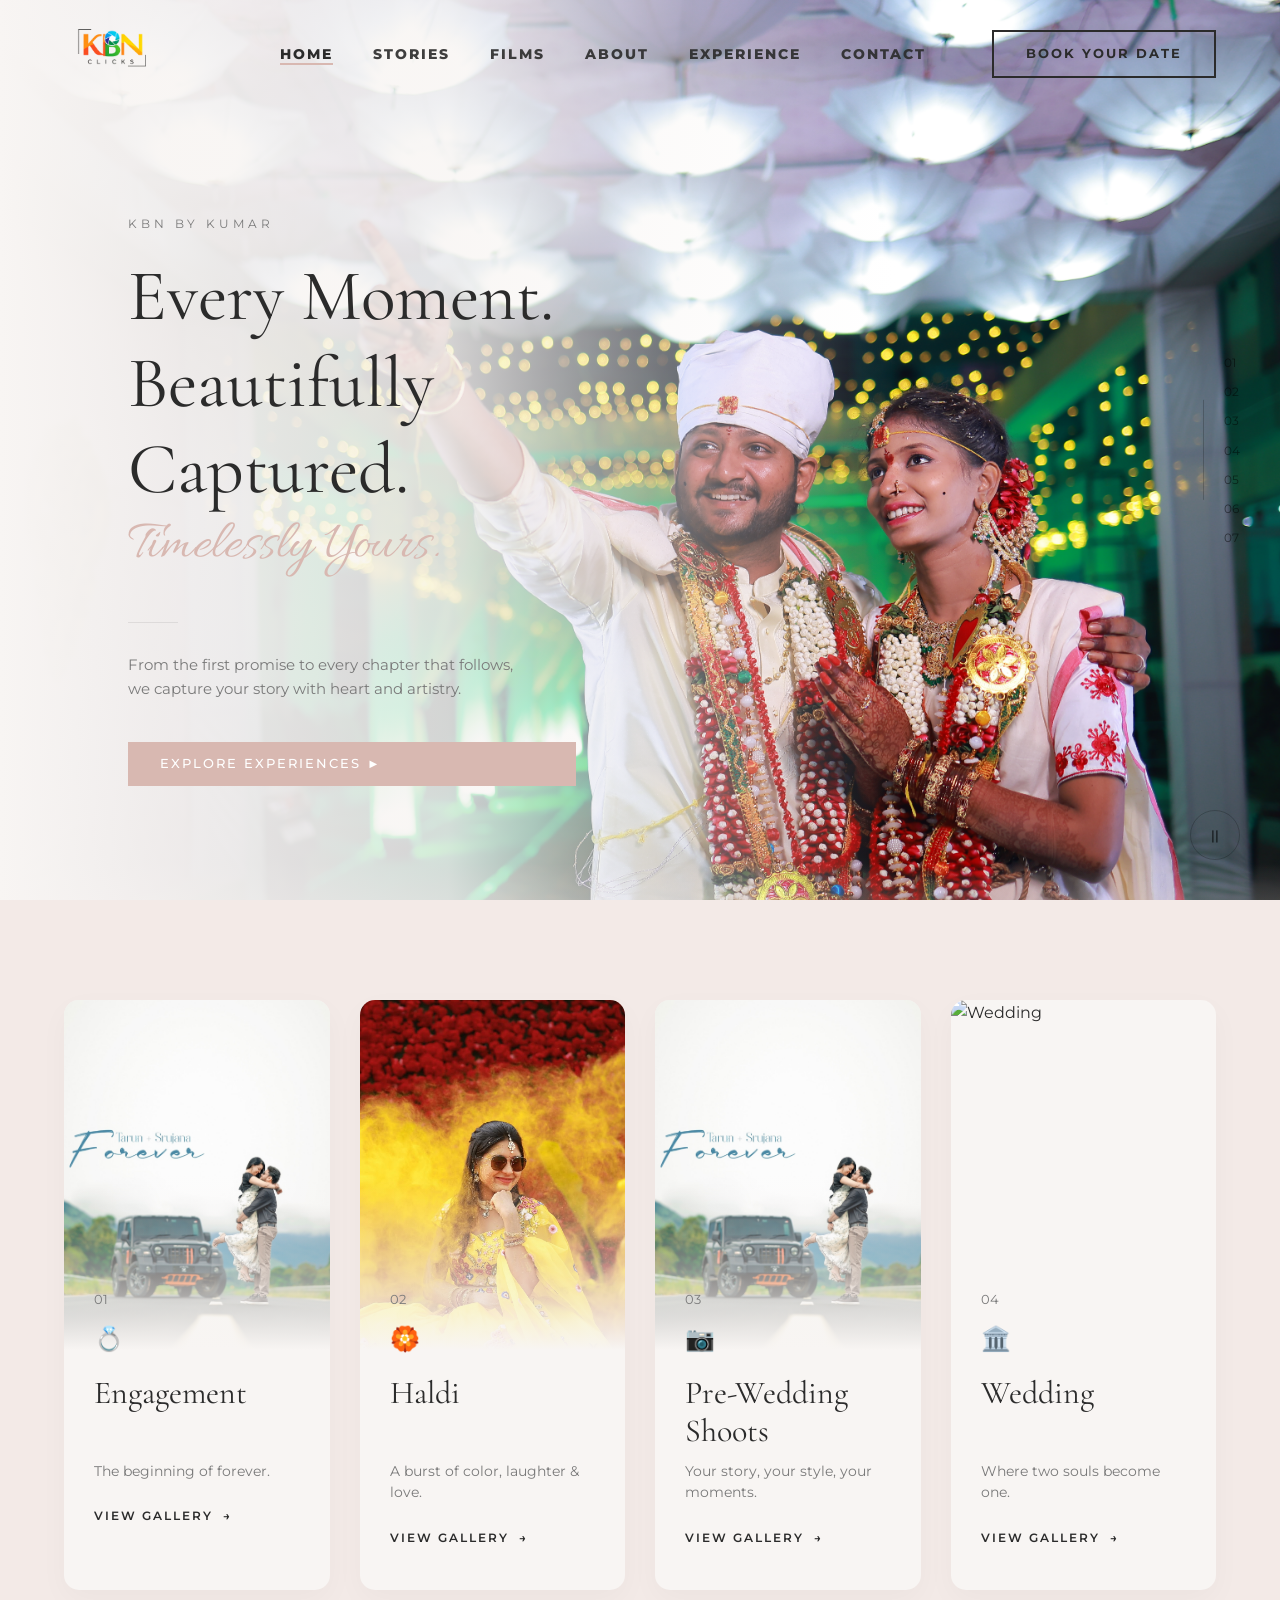
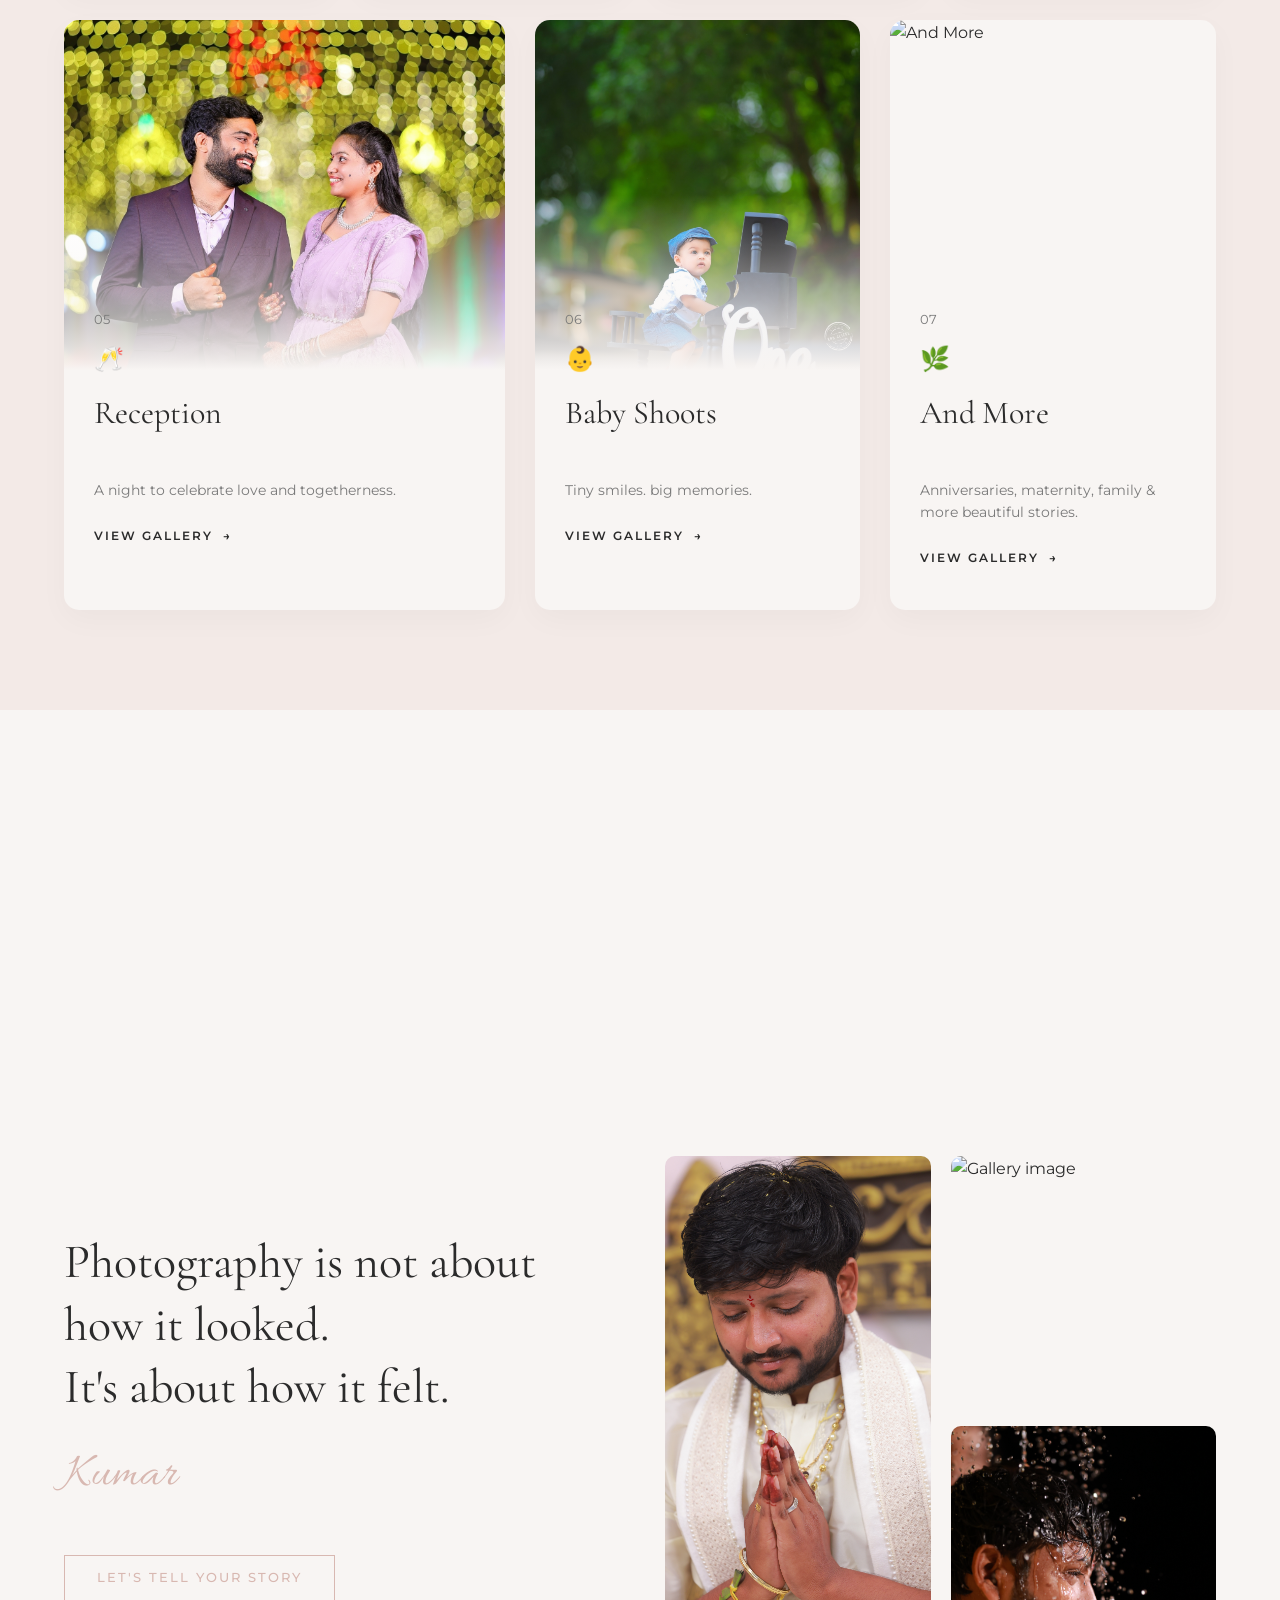
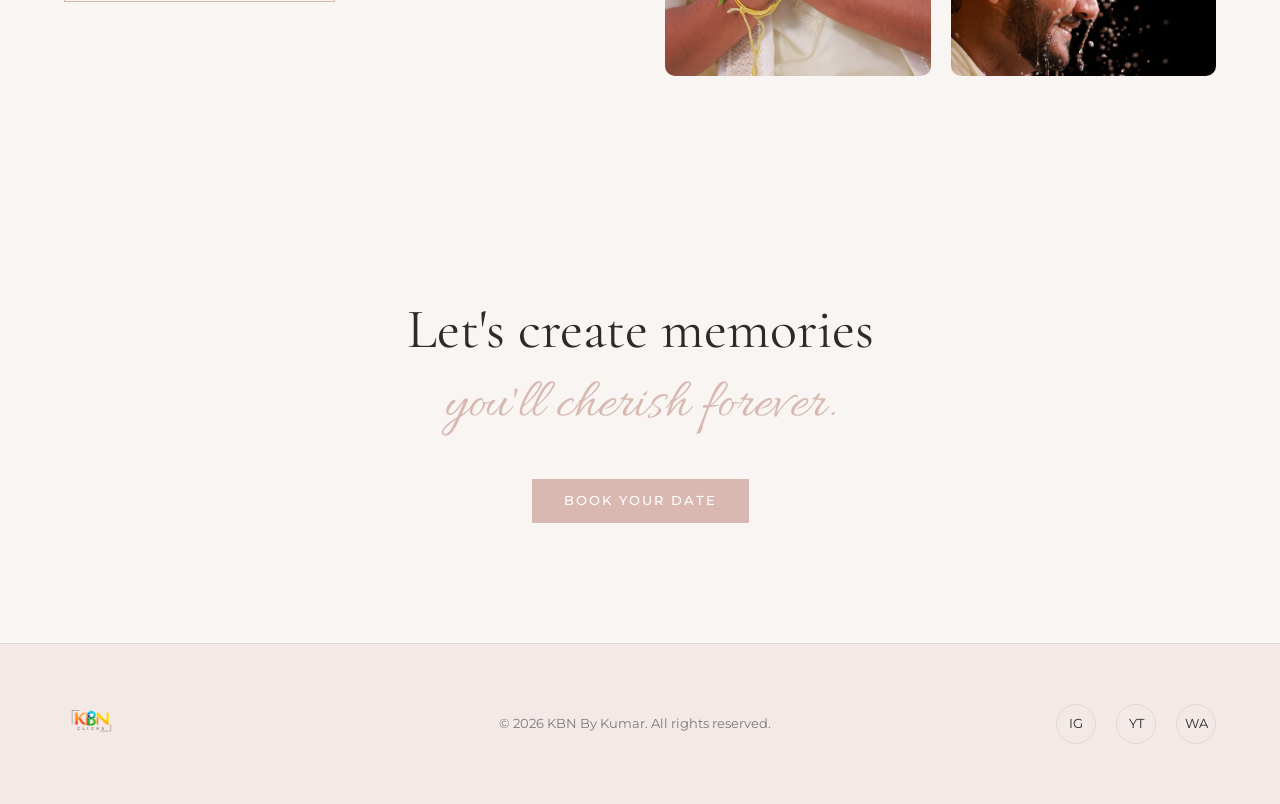
==== index.html @ 0ea42841 "Initial commit for KBN Website" ====
<!DOCTYPE html>
<html lang="en">
<head>
    <meta charset="UTF-8">
    <meta name="viewport" content="width=device-width, initial-scale=1.0">
    <title>KBN By Kumar - Luxury Wedding Photography</title>
    
    <!-- Google Fonts -->
    <link rel="preconnect" href="https://fonts.googleapis.com">
    <link rel="preconnect" href="https://fonts.gstatic.com" crossorigin>
    <link href="https://fonts.googleapis.com/css2?family=Allura&family=Cormorant+Garamond:ital,wght@0,300;0,400;0,500;0,600;0,700;1,400&family=Montserrat:wght@300;400;500&display=swap" rel="stylesheet">
    
    <!-- CSS -->
    <link rel="stylesheet" href="css/style.css">
</head>
<body>
    
    <!-- Preloader -->
    <div id="preloader">
        <div class="spinner"></div>
    </div>
    <!-- Navigation -->
    <nav class="navbar" id="navbar">
        <div class="nav-container">
            <a href="#home" class="logo">
                <img src="Logo/logo.png" alt="KBN By Kumar Logo" class="brand-logo">
            </a>
            
            <ul class="nav-links">
                <li><a href="#home" class="active">HOME</a></li>
                <li><a href="#experiences">STORIES</a></li>
                <li><a href="#">FILMS</a></li>
                <li><a href="#testimonial">ABOUT</a></li>
                <li><a href="#experiences">EXPERIENCE</a></li>
                <li><a href="#footer">CONTACT</a></li>
            </ul>
            
            <div class="nav-right">
                <a href="profile.html" class="btn btn-outline">BOOK YOUR DATE</a>
                <button class="menu-btn" id="menuBtn">
                    <span></span>
                    <span></span>
                    <span></span>
                </button>
            </div>
        </div>
    </nav>

    <!-- Mobile Menu -->
    <div class="mobile-menu" id="mobileMenu">
        <ul>
            <li><a href="#home">HOME</a></li>
            <li><a href="#experiences">STORIES</a></li>
            <li><a href="#">FILMS</a></li>
            <li><a href="#testimonial">ABOUT</a></li>
            <li><a href="#experiences">EXPERIENCE</a></li>
            <li><a href="#footer">CONTACT</a></li>
            <li><a href="profile.html" class="mobile-book-btn">BOOK YOUR DATE</a></li>
        </ul>
    </div>

    <!-- Hero Section -->
    <header id="home" class="hero">
        <div class="hero-left reveal">
            <span class="small-label">KBN BY KUMAR</span>
            <h1 class="hero-heading">Every Moment.<br>Beautifully Captured.</h1>
            <p class="hero-script">Timelessly Yours.</p>
            <div class="hero-line"></div>
            <p class="hero-desc">From the first promise to every chapter that follows, we capture your story with heart and artistry.</p>
            <a href="#experiences" class="btn btn-solid">EXPLORE EXPERIENCES <span class="arrow">►</span></a>
        </div>
        
        <div class="hero-right">
            <div class="hero-img-wrapper parallax" id="heroSlider">
                <!-- Images will be injected dynamically from Landing/Hero -->
            </div>
            <div class="petals-container" id="petals"></div>
            
            <div class="scroll-indicator">
                <div class="line"></div>
                <div class="numbers">
                    <span>01</span>
                    <span>02</span>
                    <span>03</span>
                    <span>04</span>
                    <span>05</span>
                    <span>06</span>
                    <span>07</span>
                </div>
            </div>
            
            <button class="pause-btn">||</button>
        </div>
    </header>

    <!-- Experience Categories -->
    <section id="experiences" class="experiences">
        <div class="cards-grid">
            
            <!-- Card 1 -->
            <div class="card reveal category-card" data-category="Engagement">
                <div class="card-img-wrapper">
                    <img src="Landing/Pre-wedding.png" alt="Engagement" loading="lazy">
                    <div class="card-overlay"></div>
                </div>
                <div class="card-content">
                    <div class="card-number">01</div>
                    <div class="card-icon">💍</div>
                    <h3>Engagement</h3>
                    <p>The beginning of forever.</p>
                    <a href="#" class="view-gallery">VIEW GALLERY <span>→</span></a>
                </div>
            </div>

            <!-- Card 2 -->
            <div class="card reveal category-card" data-category="Haldhi" style="transition-delay: 0.1s;">
                <div class="card-img-wrapper">
                    <img src="Landing/Haldhi.png" alt="Haldi" loading="lazy">
                    <div class="card-overlay"></div>
                </div>
                <div class="card-content">
                    <div class="card-number">02</div>
                    <div class="card-icon">🏵️</div>
                    <h3>Haldi</h3>
                    <p>A burst of color, laughter & love.</p>
                    <a href="#" class="view-gallery">VIEW GALLERY <span>→</span></a>
                </div>
            </div>

            <!-- Card 3 -->
            <div class="card reveal category-card" data-category="PreWedding" style="transition-delay: 0.2s;">
                <div class="card-img-wrapper">
                    <img src="Landing/Pre-wedding.png" alt="Pre-Wedding" loading="lazy">
                    <div class="card-overlay"></div>
                </div>
                <div class="card-content">
                    <div class="card-number">03</div>
                    <div class="card-icon">📷</div>
                    <h3>Pre-Wedding<br>Shoots</h3>
                    <p>Your story, your style, your moments.</p>
                    <a href="#" class="view-gallery">VIEW GALLERY <span>→</span></a>
                </div>
            </div>

            <!-- Card 4 -->
            <div class="card reveal category-card" data-category="Wedding" style="transition-delay: 0.3s;">
                <div class="card-img-wrapper">
                    <img src="Landing/Wedding.JPG" alt="Wedding" loading="lazy">
                    <div class="card-overlay"></div>
                </div>
                <div class="card-content">
                    <div class="card-number">04</div>
                    <div class="card-icon">🏛️</div>
                    <h3>Wedding</h3>
                    <p>Where two souls become one.</p>
                    <a href="#" class="view-gallery">VIEW GALLERY <span>→</span></a>
                </div>
            </div>

            <!-- Card 5 -->
            <div class="card reveal category-card" data-category="Reception" style="transition-delay: 0.1s;">
                <div class="card-img-wrapper">
                    <img src="Landing/Reception.png" alt="Reception" loading="lazy">
                    <div class="card-overlay"></div>
                </div>
                <div class="card-content">
                    <div class="card-number">05</div>
                    <div class="card-icon">🥂</div>
                    <h3>Reception</h3>
                    <p>A night to celebrate love and togetherness.</p>
                    <a href="#" class="view-gallery">VIEW GALLERY <span>→</span></a>
                </div>
            </div>

            <!-- Card 6 -->
            <div class="card reveal category-card" data-category="Baby" style="transition-delay: 0.2s;">
                <div class="card-img-wrapper">
                    <img src="Landing/baby.png" alt="Baby Shoots" loading="lazy">
                    <div class="card-overlay"></div>
                </div>
                <div class="card-content">
                    <div class="card-number">06</div>
                    <div class="card-icon">👶</div>
                    <h3>Baby Shoots</h3>
                    <p>Tiny smiles. big memories.</p>
                    <a href="#" class="view-gallery">VIEW GALLERY <span>→</span></a>
                </div>
            </div>

            <!-- Card 7 -->
            <div class="card reveal category-card" data-category="PreWedding" style="transition-delay: 0.3s;">
                <div class="card-img-wrapper">
                    <img src="Landing/Wedding.JPG" alt="And More" loading="lazy">
                    <div class="card-overlay"></div>
                </div>
                <div class="card-content">
                    <div class="card-number">07</div>
                    <div class="card-icon">🌿</div>
                    <h3>And More</h3>
                    <p>Anniversaries, maternity, family & more beautiful stories.</p>
                    <a href="#" class="view-gallery">VIEW GALLERY <span>→</span></a>
                </div>
            </div>

        </div>
    </section>

    <!-- Statistics -->
    <section id="statistics" class="statistics reveal">
        <div class="stat-item">
            <div class="stat-icon">📸</div>
            <h2 class="counter" data-target="350">0</h2><span>+</span>
            <p>WEDDINGS CAPTURED</p>
        </div>
        <div class="stat-divider"></div>
        <div class="stat-item">
            <div class="stat-icon">🎖️</div>
            <h2 class="counter" data-target="10">0</h2><span>+</span>
            <p>YEARS OF EXPERIENCE</p>
        </div>
        <div class="stat-divider"></div>
        <div class="stat-item">
            <div class="stat-icon">🤍</div>
            <h2 class="counter" data-target="50">0</h2><span>M+</span>
            <p>MEMORIES PRESERVED</p>
        </div>
        <div class="stat-divider"></div>
        <div class="stat-item">
            <div class="stat-icon">🌿</div>
            <h2 class="counter" data-target="100">0</h2><span>%</span>
            <p>HEART BEHIND EVERY FRAME</p>
        </div>
    </section>

    <!-- Philosophy & Masonry -->
    <section id="testimonial" class="philosophy">
        <div class="phil-left reveal">
            <div class="phil-content">
                <h2>Photography is not about how it looked.<br>It's about how it felt.</h2>
                <p class="signature">Kumar</p>
            </div>
            <a href="#cta" class="btn btn-outline" style="align-self: flex-start;">LET'S TELL YOUR STORY</a>
        </div>
        
        <div class="phil-right reveal category-card" data-category="Wedding">
            <!-- Mini masonry for visual appeal -->
            <div class="masonry">
                <img src="Wedding/052A2596.JPG" class="masonry-img tall" alt="Gallery image">
                <img src="Reception/0N3A6453.JPG" class="masonry-img" alt="Gallery image">
                <img src="Haldhi/0N3A4056.JPG" class="masonry-img" alt="Gallery image">
            </div>
        </div>
    </section>

    <!-- CTA Section -->
    <section id="cta" class="cta reveal">
        <div class="cta-content">
            <h2>Let's create memories<br><span class="hero-script">you'll cherish forever.</span></h2>
            <a href="profile.html" class="btn btn-solid large" style="display:inline-block; text-decoration:none;">BOOK YOUR DATE</a>
        </div>
    </section>

    <!-- Footer -->
    <footer id="footer">
        <div class="footer-container">
            <div class="footer-left logo">
                <img src="Logo/logo.png" alt="KBN By Kumar Logo" class="brand-logo footer-logo">
            </div>
            <div class="footer-center">
                 <p>&copy; 2026 KBN By Kumar. All rights reserved.</p>
            </div>
            <div class="footer-right">
                <a href="#" aria-label="Instagram">IG</a>
                <a href="#" aria-label="YouTube">YT</a>
                <a href="#" aria-label="WhatsApp">WA</a>
            </div>
        </div>
    </footer>

    <!-- Lightbox Modal for Galleries -->
    <div class="modal" id="galleryModal">
        <div class="modal-content">
            <button class="close-modal" id="closeModal">&times;</button>
            <h2 id="modalCategoryTitle" class="modal-title">Category</h2>
            <div class="modal-gallery" id="modalGallery">
                <!-- Images will be injected here via JS -->
            </div>
        </div>
    </div>

    <!-- Scripts -->
    <script src="js/main.js"></script>
</body>
</html>
---- css/style.css ----
/* 
  KBN BY KUMAR 
  Luxury Wedding Photography 
*/

:root {
    /* Color Palette */
    --primary-bg: #F8F5F3;
    --secondary-bg: #F3EAE7;
    --accent-color: #D8B8B1;
    --text-color: #2B2B2B;
    --light-text: #7A7A7A;
    --border-color: rgba(0,0,0,0.08);

    /* Typography */
    --font-heading: 'Cormorant Garamond', serif;
    --font-body: 'Montserrat', sans-serif;
    --font-script: 'Allura', cursive;
}

/* Global Reset & Base Styles */
* {
    margin: 0;
    padding: 0;
    box-sizing: border-box;
}

html {
    scroll-behavior: smooth;
    font-size: 16px;
    -ms-overflow-style: none;  /* IE and Edge */
    scrollbar-width: none;  /* Firefox */
    overflow-x: hidden;
}

/* Hide scrollbar for Chrome, Safari and Opera */
::-webkit-scrollbar {
    display: none;
}

body {
    background-color: var(--primary-bg);
    color: var(--text-color);
    font-family: var(--font-body);
    line-height: 1.6;
    overflow-x: hidden;
    width: 100%;
    max-width: 100%;
}

/* Preloader */
#preloader {
    position: fixed;
    top: 0;
    left: 0;
    width: 100%;
    height: 100%;
    background-color: var(--primary-bg);
    z-index: 9999;
    display: flex;
    justify-content: center;
    align-items: center;
    transition: opacity 0.8s ease, visibility 0.8s;
}

#preloader.loaded {
    opacity: 0;
    visibility: hidden;
}

.spinner {
    width: 50px;
    height: 50px;
    border: 3px solid rgba(0,0,0,0.1);
    border-radius: 50%;
    border-top-color: var(--accent-color);
    animation: spin 1s ease-in-out infinite;
}

@keyframes spin {
    to { transform: rotate(360deg); }
}

img {
    max-width: 100%;
    display: block;
}

a {
    text-decoration: none;
    color: inherit;
}

ul {
    list-style: none;
}

/* Typography Classes */
h1, h2, h3, h4, h5, h6 {
    font-family: var(--font-heading);
    font-weight: 400;
    line-height: 1.2;
}

.hero-script {
    font-family: var(--font-script);
    color: var(--accent-color);
    font-size: 3.5rem;
    margin-top: -10px;
}

/* Buttons */
.btn {
    display: inline-block;
    padding: 12px 32px;
    font-family: var(--font-body);
    font-size: 0.8rem;
    font-weight: 500;
    letter-spacing: 2px;
    text-transform: uppercase;
    transition: all 0.4s ease;
    cursor: pointer;
    border: none;
}

.btn-solid {
    background-color: var(--accent-color);
    color: #fff;
}

.btn-solid:hover {
    background-color: #c4a199;
    transform: translateY(-2px);
    box-shadow: 0 10px 20px rgba(216, 184, 177, 0.3);
}

.btn-outline {
    background-color: transparent;
    border: 1px solid var(--accent-color);
    color: var(--accent-color);
}

.btn-outline:hover {
    background-color: var(--accent-color);
    color: #fff;
}

.navbar .btn-outline {
    border: 2px solid var(--text-color);
    color: var(--text-color);
    font-weight: 700;
}

.navbar .btn-outline:hover {
    background-color: var(--text-color);
    color: #fff;
}

/* Animations */
.reveal {
    opacity: 0;
    transform: translateY(40px);
    transition: all 1s cubic-bezier(0.5, 0, 0, 1);
}

.reveal.active {
    opacity: 1;
    transform: translateY(0);
}

/* Navigation */
.navbar {
    position: fixed;
    top: 0;
    left: 0;
    width: 100%;
    z-index: 100;
    padding: 30px 5%;
    transition: all 0.4s ease;
    background: transparent;
}

.navbar.scrolled {
    background: rgba(248, 245, 243, 0.95);
    backdrop-filter: blur(10px);
    -webkit-backdrop-filter: blur(10px);
    padding: 15px 5%;
    box-shadow: 0 5px 20px rgba(0,0,0,0.05);
}

.navbar.hidden {
    transform: translate(-50%, -150%);
    opacity: 0;
    pointer-events: none;
}

.nav-container {
    display: flex;
    justify-content: space-between;
    align-items: center;
    max-width: 1440px;
    margin: 0 auto;
}

.logo {
    position: relative;
    display: flex;
    align-items: center;
    height: 40px;
    width: 150px; /* Reserve space for the logo */
}

.brand-logo {
    position: absolute;
    top: 50%;
    transform: translateY(-50%);
    left: 0;
    max-height: 140px; /* Large but perfectly centered */
    width: auto;
    transition: opacity 0.3s ease;
    z-index: 102;
}

.logo:hover .brand-logo {
    opacity: 0.8;
}

.footer-logo {
    max-height: 80px;
}

.nav-links {
    display: flex;
    gap: 40px;
}

.nav-links a {
    font-size: 0.9rem;
    font-weight: 800;
    letter-spacing: 2px;
    color: var(--text-color);
    transition: color 0.3s ease, opacity 0.3s ease;
    opacity: 0.9;
}

.nav-links a:hover, .nav-links a.active {
    opacity: 1;
    border-bottom: 2px solid var(--accent-color);
}

.nav-right {
    display: flex;
    align-items: center;
    gap: 20px;
}

.menu-btn {
    display: none;
    flex-direction: column;
    gap: 5px;
    background: transparent;
    border: none;
    cursor: pointer;
    z-index: 101;
}

.menu-btn span {
    width: 25px;
    height: 2px;
    background: var(--text-color);
    transition: all 0.3s ease;
}

.mobile-menu {
    position: fixed;
    top: 0;
    right: -100%;
    width: 100%;
    height: 100vh;
    background: var(--primary-bg);
    z-index: 99;
    display: flex;
    align-items: center;
    justify-content: center;
    transition: right 0.5s cubic-bezier(0.77, 0.2, 0.05, 1);
}

.mobile-menu.open {
    right: 0;
}

.mobile-menu ul {
    text-align: center;
}

.mobile-menu li {
    margin: 30px 0;
}

.mobile-menu a {
    font-family: var(--font-heading);
    font-size: 2rem;
    letter-spacing: 3px;
}

.mobile-book-btn {
    display: inline-block;
    margin-top: 20px;
    padding: 15px 40px;
    background-color: var(--text-color);
    color: #fff !important;
    font-size: 1.1rem !important;
    font-family: var(--font-body) !important;
    font-weight: 600;
    letter-spacing: 2px;
    text-decoration: none;
    transition: background-color 0.3s ease;
}

.mobile-book-btn:hover {
    background-color: var(--accent-color);
}

/* Hero Section */
.hero {
    display: flex;
    min-height: 100vh;
    position: relative;
}

.hero-left {
    flex: 0 0 50%;
    display: flex;
    flex-direction: column;
    justify-content: center;
    padding: 100px 5% 0 10%;
    position: relative;
    z-index: 2;
}

.small-label {
    font-size: 0.75rem;
    letter-spacing: 4px;
    color: var(--light-text);
    margin-bottom: 20px;
    text-transform: uppercase;
}

.hero-heading {
    font-size: 4.5rem;
    color: var(--text-color);
}

.hero-line {
    width: 50px;
    height: 1px;
    background-color: var(--border-color);
    margin: 30px 0;
}

.hero-desc {
    color: var(--light-text);
    max-width: 400px;
    margin-bottom: 40px;
    font-size: 0.95rem;
}

.hero-right {
    position: absolute;
    top: 0;
    left: 0;
    width: 100%;
    height: 100%;
    z-index: 1;
    overflow: hidden;
}

.hero-img-wrapper {
    position: absolute;
    top: 0;
    left: 0;
    width: 100%;
    height: 120%; /* for parallax */
}

.hero-img-wrapper::after {
    content: '';
    position: absolute;
    top: 0;
    left: 0;
    width: 100%;
    height: 100%;
    background: linear-gradient(to right, var(--primary-bg) 0%, rgba(248, 245, 243, 0.85) 35%, transparent 70%),
                linear-gradient(to top, var(--primary-bg) 0%, transparent 20%);
    pointer-events: none;
    z-index: 3;
}

.slider-img {
    position: absolute;
    top: 0;
    left: 0;
    width: 100%;
    height: 100%;
    object-fit: cover;
    object-position: center top;
    opacity: 0;
    transition: opacity 1.5s ease-in-out, transform 6s ease-out;
    transform: scale(1);
    z-index: 1;
}

.slider-img.active {
    opacity: 1;
    transform: scale(1.05); /* Slow zoom in effect */
    z-index: 2;
}

.petals-container {
    position: absolute;
    top: 0;
    left: 0;
    width: 100%;
    height: 100%;
    pointer-events: none;
    z-index: 5;
}

.scroll-indicator {
    position: absolute;
    right: 40px;
    top: 50%;
    transform: translateY(-50%);
    display: flex;
    align-items: center;
    gap: 20px;
    z-index: 10;
}

.scroll-indicator .line {
    width: 1px;
    height: 100px;
    background: rgba(0,0,0,0.2);
}

.scroll-indicator .numbers {
    display: flex;
    flex-direction: column;
    gap: 10px;
    font-size: 0.75rem;
    color: rgba(0,0,0,0.5);
}

.pause-btn {
    position: absolute;
    bottom: 40px;
    right: 40px;
    width: 50px;
    height: 50px;
    border-radius: 50%;
    border: 1px solid rgba(0,0,0,0.2);
    background: transparent;
    cursor: pointer;
    z-index: 10;
    display: flex;
    align-items: center;
    justify-content: center;
    font-family: var(--font-body);
}

/* Experiences Category Section */
.experiences {
    padding: 100px 5%;
    background-color: var(--secondary-bg);
}

.cards-grid {
    display: flex;
    flex-wrap: wrap;
    justify-content: center;
    gap: 30px;
    max-width: 1440px;
    margin: 0 auto;
}

.card {
    width: calc(25% - 22.5px);
    background: var(--primary-bg);
    border-radius: 15px;
    overflow: hidden;
    position: relative;
    cursor: pointer;
    box-shadow: 0 10px 30px rgba(0,0,0,0.03);
    transition: transform 0.5s cubic-bezier(0.25, 0.46, 0.45, 0.94), box-shadow 0.5s ease;
}

.card:hover {
    transform: translateY(-10px) scale(1.02);
    box-shadow: 0 20px 40px rgba(0,0,0,0.08);
}

/* Asymmetrical layout for bottom 3 cards */
.card:nth-child(5) {
    width: calc(40% - 20px); /* 40% minus gap calculation */
}
.card:nth-child(6), .card:nth-child(7) {
    width: calc(30% - 20px); /* 30% minus gap calculation */
}

.card-img-wrapper {
    height: 350px;
    overflow: hidden;
    position: relative;
}

.card-img-wrapper img {
    width: 100%;
    height: 100%;
    object-fit: cover;
    transition: transform 0.8s ease;
}

.card:hover .card-img-wrapper img {
    transform: scale(1.08);
}

.card-overlay {
    position: absolute;
    bottom: 0;
    left: 0;
    width: 100%;
    height: 50%;
    background: linear-gradient(to top, var(--primary-bg) 0%, transparent 100%);
}

.card-content {
    padding: 0 30px 40px;
    position: relative;
    margin-top: -60px;
    z-index: 2;
}

.card-number {
    font-size: 0.8rem;
    color: var(--light-text);
    margin-bottom: 10px;
}

.card-icon {
    font-size: 1.5rem;
    margin-bottom: 15px;
    color: var(--accent-color);
}

.card h3 {
    font-size: 2rem;
    margin-bottom: 10px;
    min-height: 2.4em;
}

.card p {
    font-size: 0.85rem;
    color: var(--light-text);
    margin-bottom: 20px;
}

.view-gallery {
    font-size: 0.75rem;
    font-weight: 600;
    letter-spacing: 2px;
    color: var(--text-color);
    text-transform: uppercase;
    display: inline-flex;
    align-items: center;
    gap: 10px;
}

.view-gallery span {
    transition: transform 0.3s ease;
}

.card:hover .view-gallery span {
    transform: translateX(5px);
}

/* Statistics */
.statistics {
    display: flex;
    justify-content: space-around;
    align-items: center;
    padding: 80px 5%;
    background-color: var(--secondary-bg);
    border-top: 1px solid var(--border-color);
    border-bottom: 1px solid var(--border-color);
    max-width: 1440px;
    margin: 0 auto;
}

.stat-item {
    text-align: center;
}

.stat-icon {
    font-size: 2rem;
    color: var(--accent-color);
    margin-bottom: 15px;
}

.stat-item h2 {
    display: inline-block;
    font-size: 3.5rem;
    color: var(--accent-color);
}

.stat-item span {
    font-size: 3.5rem;
    color: var(--accent-color);
    font-family: var(--font-heading);
}

.stat-item p {
    font-size: 0.75rem;
    letter-spacing: 2px;
    color: var(--light-text);
    margin-top: 10px;
}

.stat-divider {
    width: 1px;
    height: 80px;
    background-color: var(--border-color);
}

/* Philosophy & Masonry */
.philosophy {
    display: flex;
    padding: 100px 5%;
    max-width: 1440px;
    margin: 0 auto;
    align-items: center;
    gap: 50px;
}

.phil-left {
    flex: 1;
    display: flex;
    flex-direction: column;
    gap: 40px;
}

.phil-content h2 {
    font-size: 3rem;
    color: var(--text-color);
    line-height: 1.3;
}

.signature {
    font-family: var(--font-script);
    font-size: 3rem;
    color: var(--accent-color);
    margin-top: 20px;
}

.phil-right {
    flex: 1;
    position: relative;
    cursor: pointer;
}

.masonry {
    display: grid;
    grid-template-columns: repeat(2, 1fr);
    gap: 20px;
}

.masonry-img {
    border-radius: 10px;
    object-fit: cover;
    width: 100%;
    height: 250px;
    transition: transform 0.5s ease;
}

.masonry-img.tall {
    grid-row: span 2;
    height: 100%;
}

.phil-right:hover .masonry-img {
    transform: scale(1.02);
}

/* CTA */
.cta {
    text-align: center;
    padding: 120px 5%;
    background-color: var(--primary-bg);
}

.cta h2 {
    font-size: 3.5rem;
    margin-bottom: 40px;
}

/* Footer */
footer {
    padding: 60px 5%;
    background-color: var(--secondary-bg);
    border-top: 1px solid var(--border-color);
}

.footer-container {
    max-width: 1440px;
    margin: 0 auto;
    display: flex;
    justify-content: space-between;
    align-items: center;
}

.footer-left h2 {
    font-size: 1.5rem;
    letter-spacing: 3px;
}

.footer-left span {
    font-size: 0.5rem;
    letter-spacing: 2px;
    color: var(--light-text);
}

.footer-center p {
    font-size: 0.8rem;
    color: var(--light-text);
}

.footer-right {
    display: flex;
    gap: 20px;
}

.footer-right a {
    width: 40px;
    height: 40px;
    border-radius: 50%;
    border: 1px solid var(--border-color);
    display: flex;
    align-items: center;
    justify-content: center;
    font-size: 0.8rem;
    transition: all 0.3s ease;
}

.footer-right a:hover {
    background-color: var(--accent-color);
    color: #fff;
    border-color: var(--accent-color);
}

/* Modal / Lightbox */
.modal {
    position: fixed;
    top: 0;
    left: 0;
    width: 100%;
    height: 100vh;
    background: rgba(248, 245, 243, 0.98);
    z-index: 1000;
    opacity: 0;
    pointer-events: none;
    transition: opacity 0.5s ease;
    overflow-y: auto;
}

.modal.active {
    opacity: 1;
    pointer-events: all;
}

.modal-content {
    padding: 80px 3%;
    max-width: 1600px;
    margin: 0 auto;
    position: relative;
}

.close-modal {
    position: fixed;
    top: 30px;
    right: 40px;
    font-size: 2.5rem;
    background: transparent;
    border: none;
    color: var(--text-color);
    cursor: pointer;
    transition: transform 0.3s ease;
    z-index: 1001;
}

.close-modal:hover {
    transform: rotate(90deg) scale(1.1);
    color: var(--accent-color);
}

.modal-title {
    font-size: 3rem;
    text-align: center;
    margin-bottom: 50px;
    color: var(--text-color);
}

.modal-gallery {
    display: grid;
    grid-template-columns: repeat(3, 1fr);
    grid-auto-rows: 400px;
    grid-auto-flow: dense;
    gap: 30px;
}

.modal-gallery img {
    width: 100%;
    height: 100%;
    object-fit: cover;
    border-radius: 8px;
    box-shadow: 0 10px 20px rgba(0,0,0,0.05);
    transition: transform 0.4s ease;
}

.modal-gallery > div.wide {
    grid-column: span 2;
}

.modal-gallery > div.tall {
    grid-row: span 2;
}

.modal-gallery > div.large {
    grid-column: span 2;
    grid-row: span 2;
}

.modal-gallery img:hover {
    transform: scale(1.03);
}

/* Responsive */
@media (max-width: 1024px) {
    .card, .card:nth-child(5), .card:nth-child(6), .card:nth-child(7) {
        width: calc(33.333% - 20px);
    }
    
    .hero-heading {
        font-size: 3.5rem;
    }
}

@media (max-width: 768px) {
    .nav-links, .nav-right .btn {
        display: none;
    }
    
    .menu-btn {
        display: flex;
    }

    .hero-img-wrapper::after {
        display: none;
    }

    .hero {
        flex-direction: column;
        padding-top: 80px;
    }

    .hero-left {
        padding: 50px 5%;
        text-align: center;
        align-items: center;
    }

    .hero-right {
        min-height: 50vh;
    }
    
    .scroll-indicator {
        display: none;
    }

    .card, .card:nth-child(5), .card:nth-child(6), .card:nth-child(7) {
        width: calc(50% - 15px);
    }

    .statistics {
        flex-wrap: wrap;
        gap: 40px;
    }

    .stat-divider {
        display: none;
    }

    .stat-item {
        width: 40%;
    }

    .philosophy {
        flex-direction: column;
    }

    .masonry {
        width: 100%;
    }

    .footer-container {
        flex-direction: column;
        gap: 30px;
        text-align: center;
    }
}

@media (max-width: 390px) {
    .card, .card:nth-child(5), .card:nth-child(6), .card:nth-child(7) {
        width: 100%;
    }

    .hero-heading {
        font-size: 2.5rem;
    }

    .stat-item {
        width: 100%;
    }
}
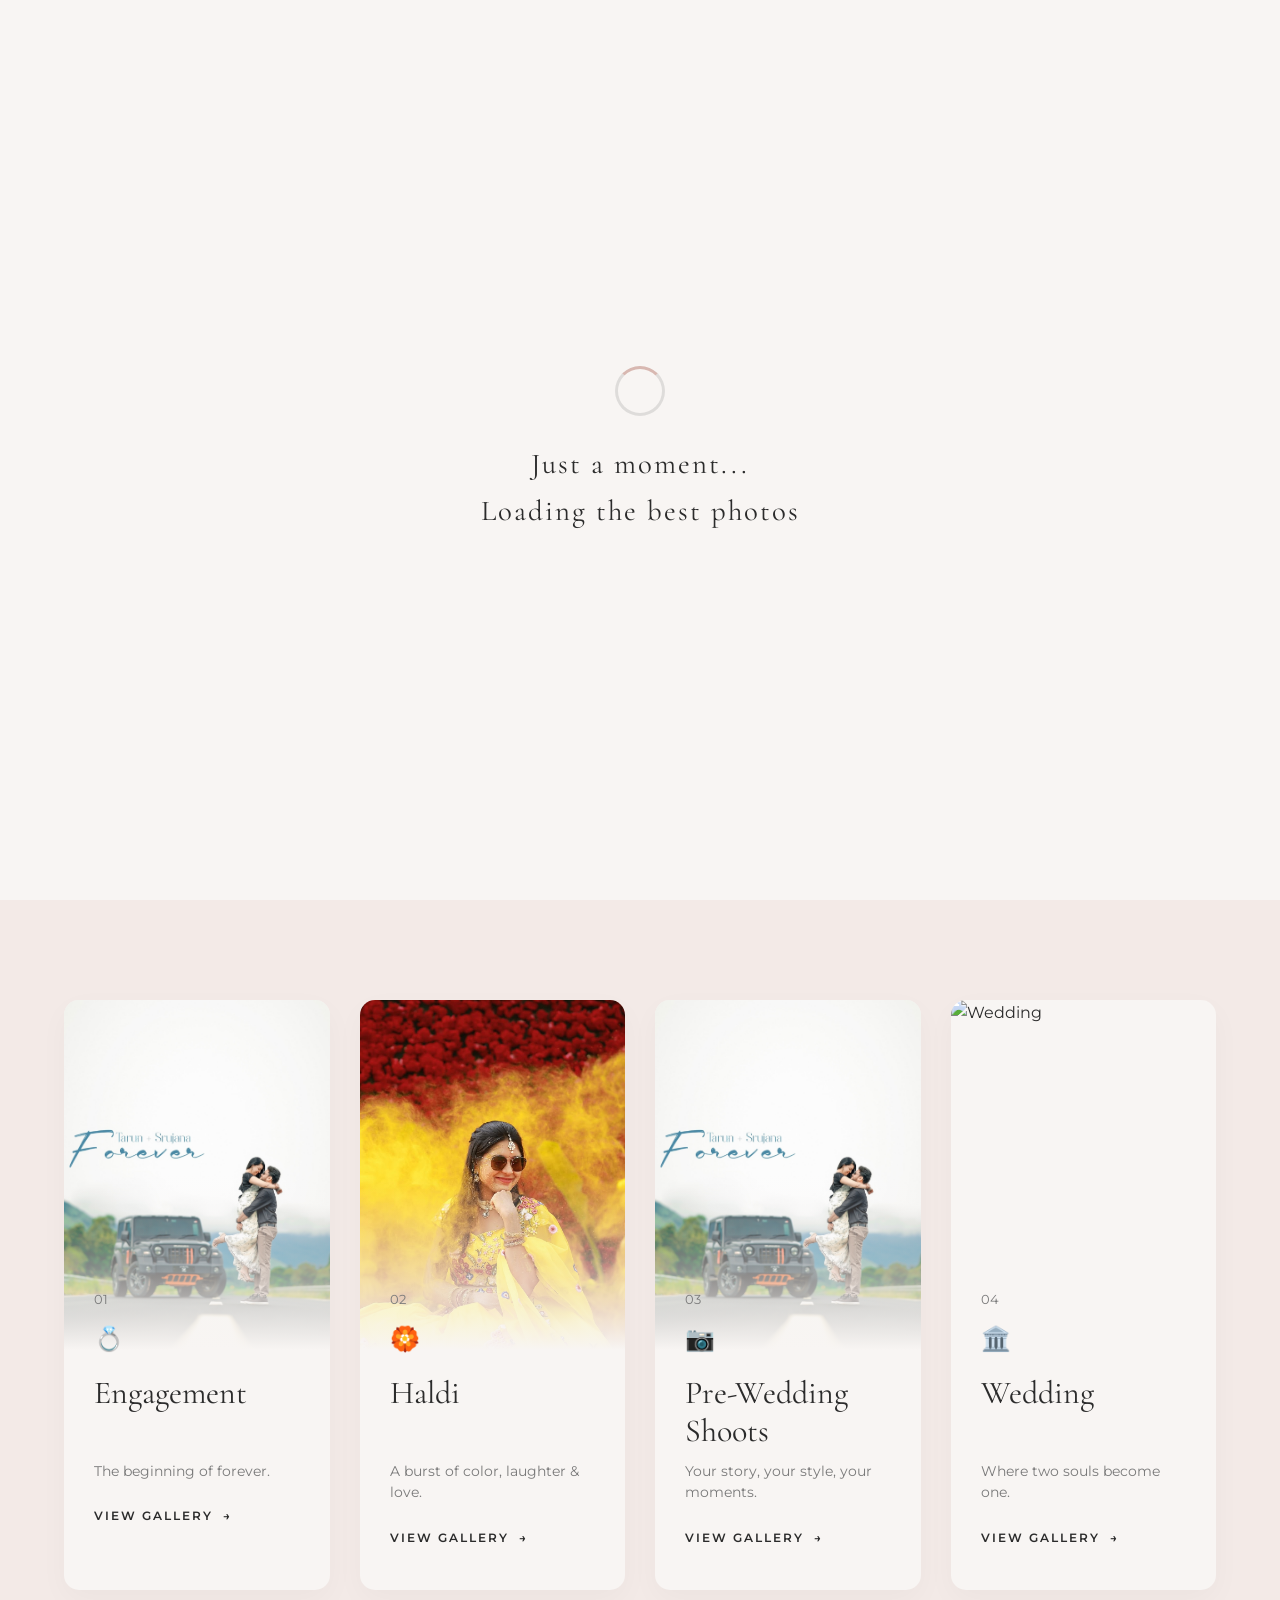
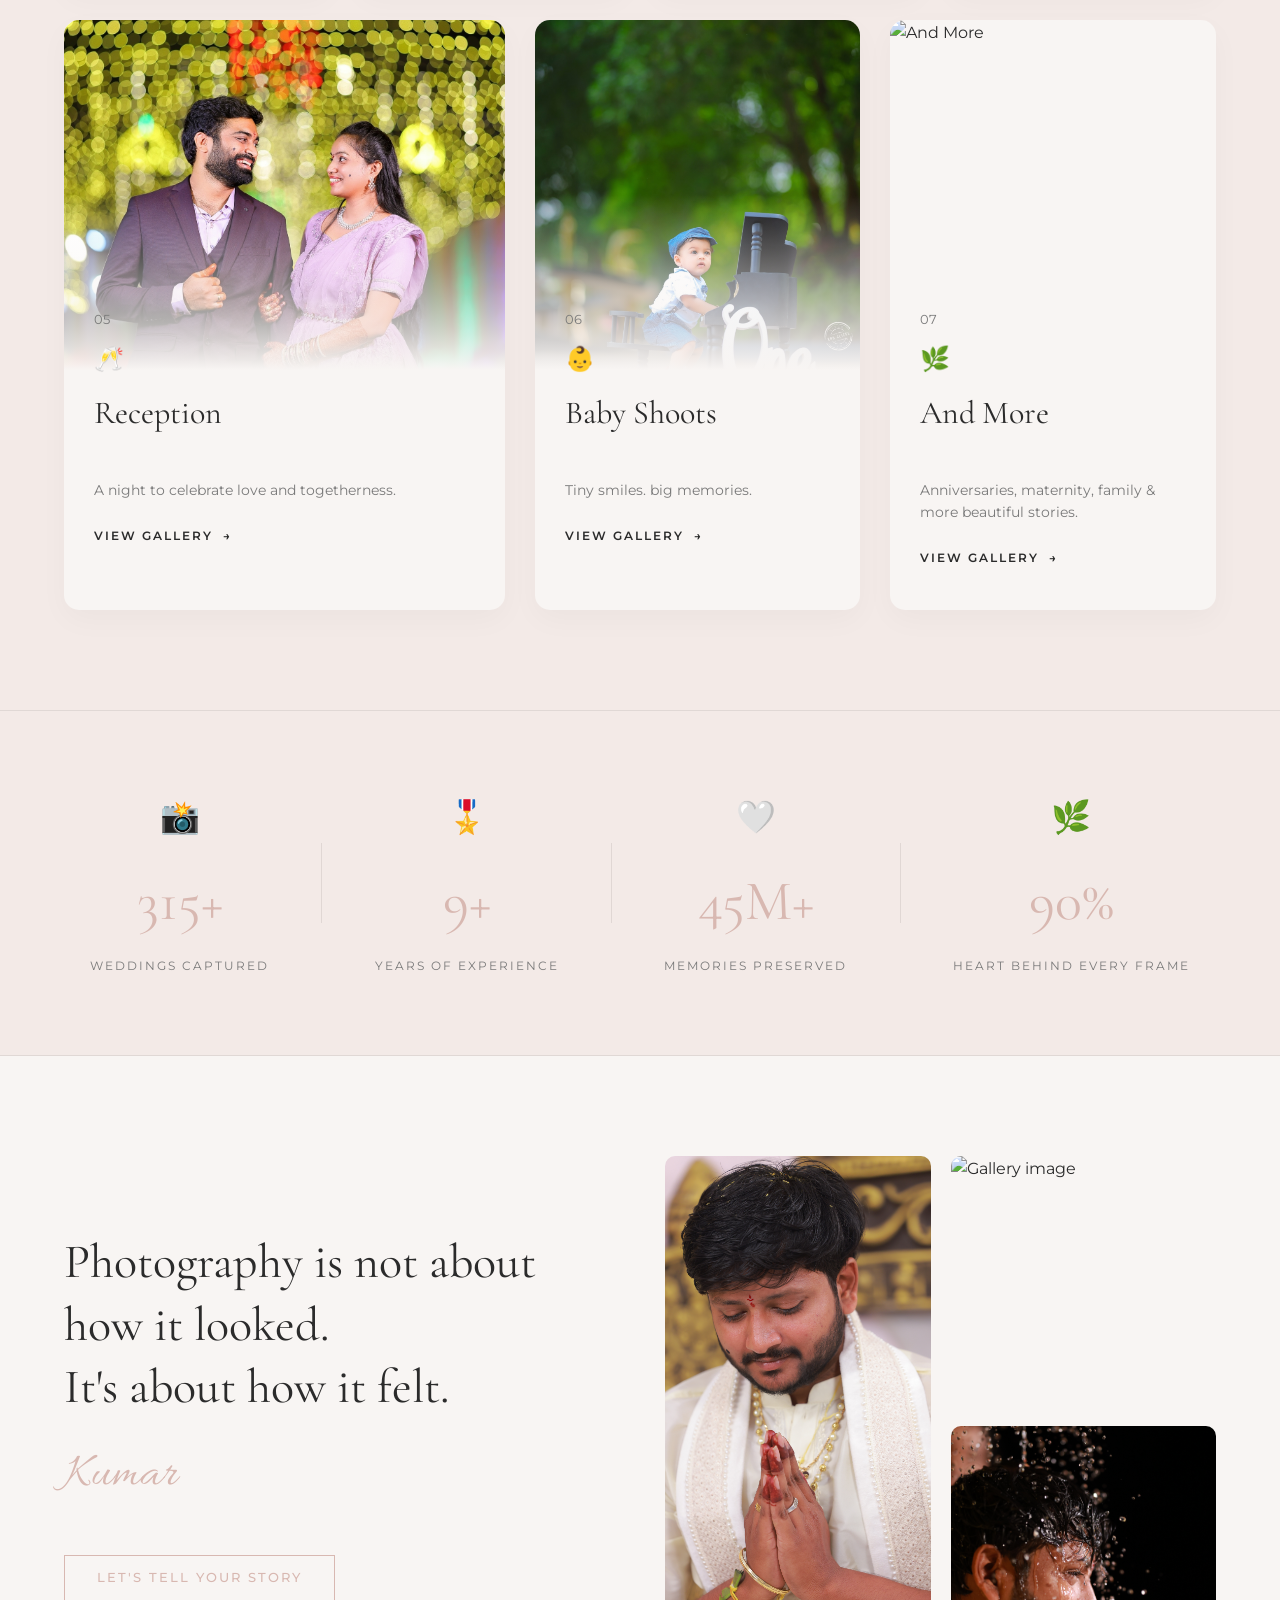
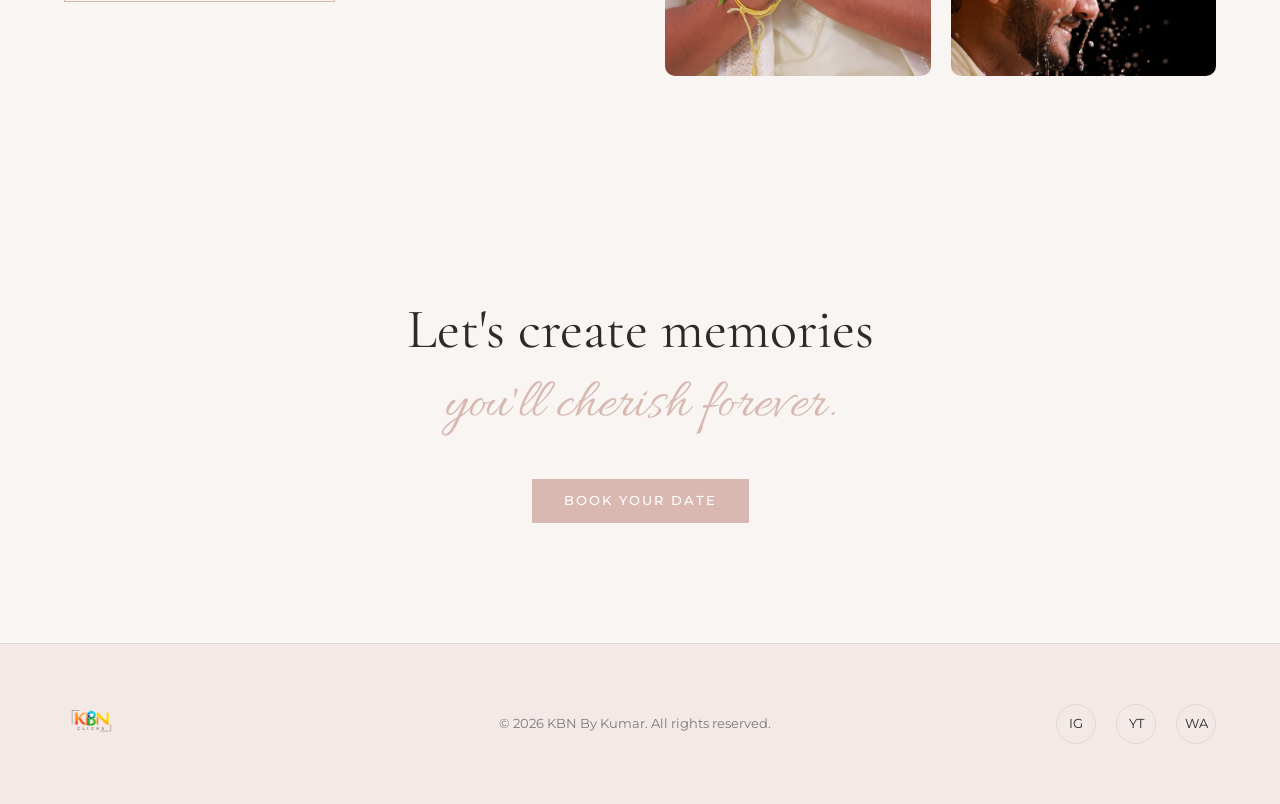
==== commit 9a0cc75d: "Enhance preloader UI" ====
--- a/index.html
+++ b/index.html
@@ -18,6 +18,7 @@
     <!-- Preloader -->
     <div id="preloader">
         <div class="spinner"></div>
+        <div class="preloader-text">Just a moment...<br>Loading the best photos</div>
     </div>
     <!-- Navigation -->
     <nav class="navbar" id="navbar">
--- a/css/style.css
+++ b/css/style.css
@@ -58,9 +58,26 @@
     background-color: var(--primary-bg);
     z-index: 9999;
     display: flex;
+    flex-direction: column;
     justify-content: center;
     align-items: center;
     transition: opacity 0.8s ease, visibility 0.8s;
+}
+
+.preloader-text {
+    margin-top: 25px;
+    font-family: var(--font-heading);
+    font-size: 1.8rem;
+    color: var(--text-color);
+    text-align: center;
+    letter-spacing: 2px;
+    animation: pulse 2s infinite ease-in-out;
+}
+
+@keyframes pulse {
+    0% { opacity: 0.6; }
+    50% { opacity: 1; }
+    100% { opacity: 0.6; }
 }
 
 #preloader.loaded {
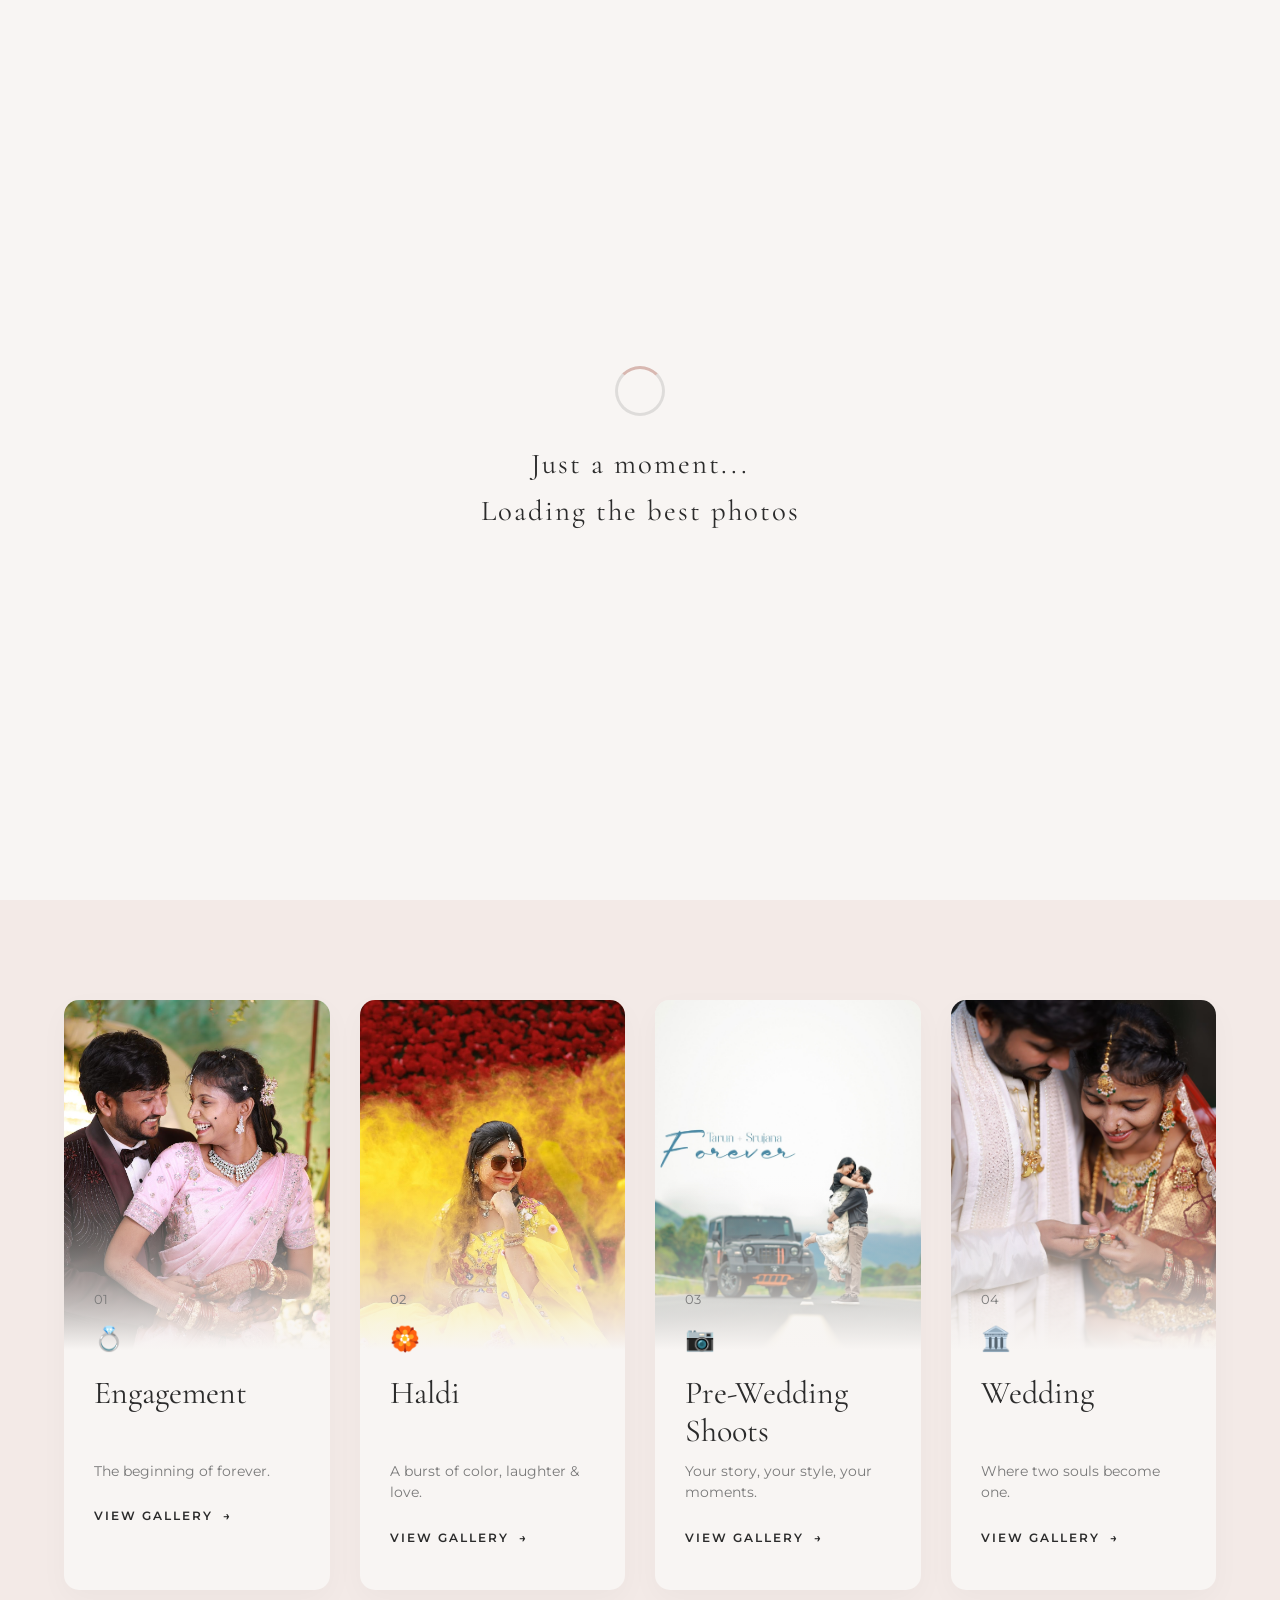
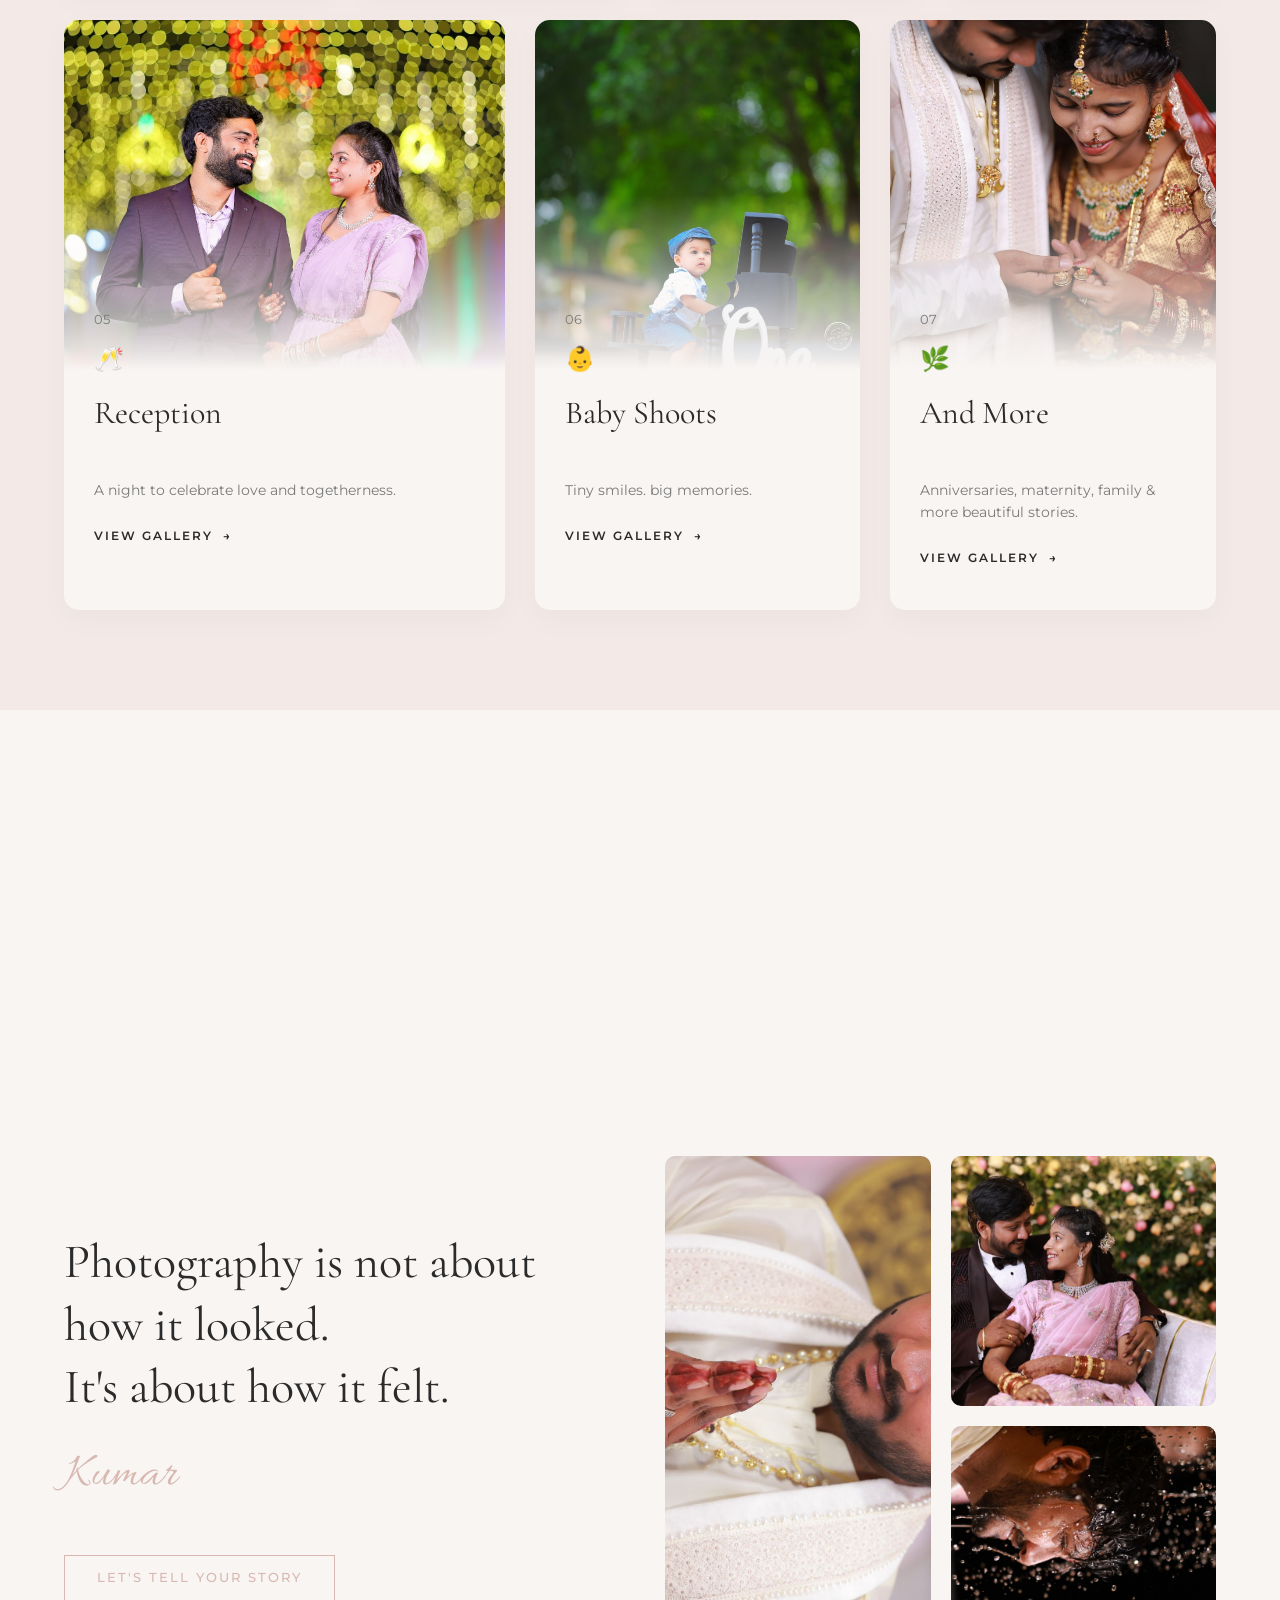
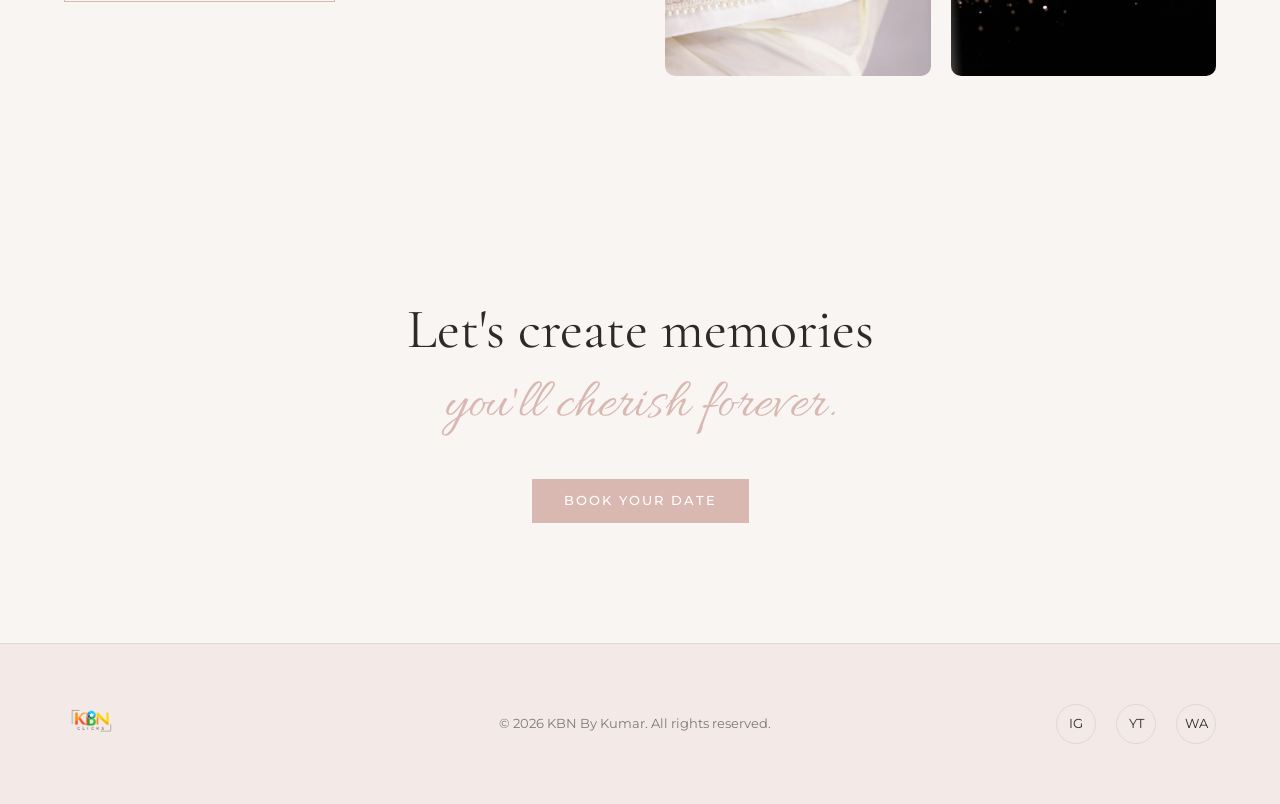
==== commit e34dcb71: "Update Engagement placeholder and add rotated reception photo" ====
--- a/index.html
+++ b/index.html
@@ -101,7 +101,7 @@
             <!-- Card 1 -->
             <div class="card reveal category-card" data-category="Engagement">
                 <div class="card-img-wrapper">
-                    <img src="Landing/Pre-wedding.png" alt="Engagement" loading="lazy">
+                    <img src="Landing/Engagement.JPG" alt="Engagement" loading="lazy">
                     <div class="card-overlay"></div>
                 </div>
                 <div class="card-content">
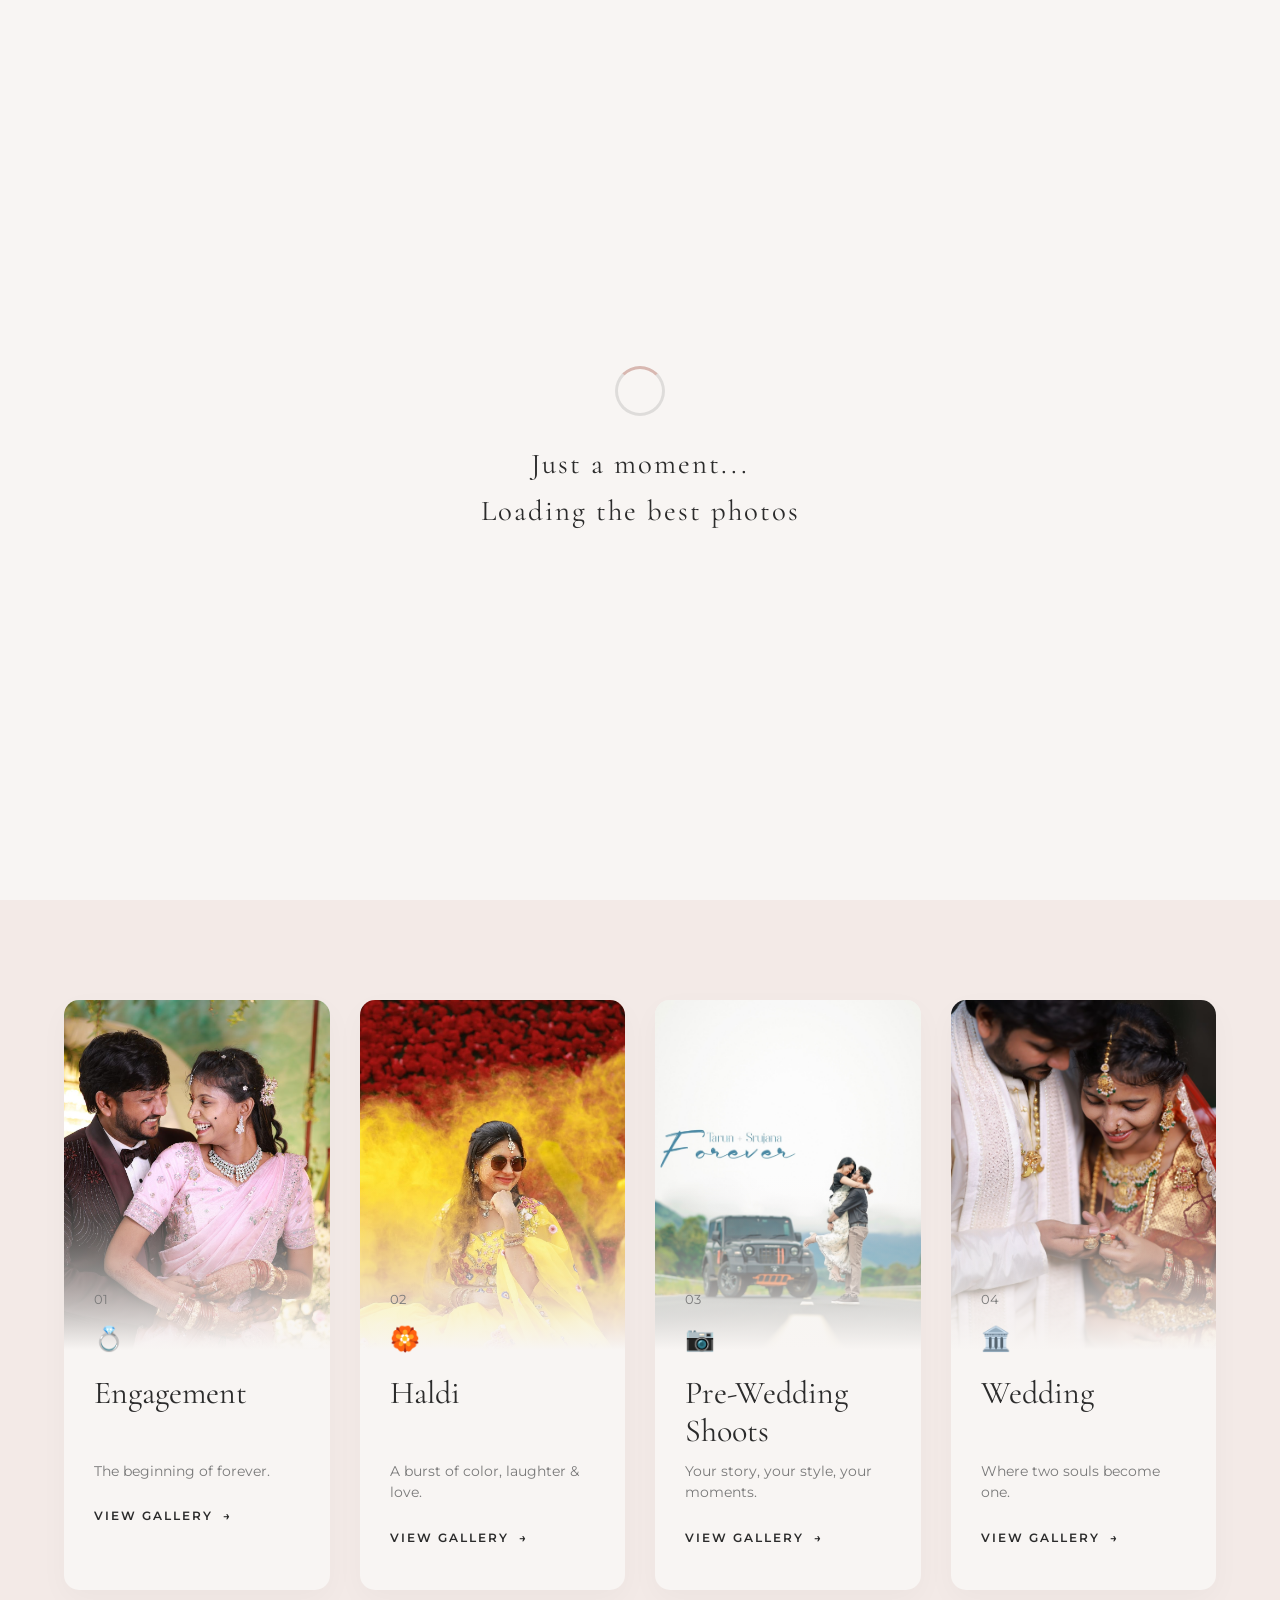
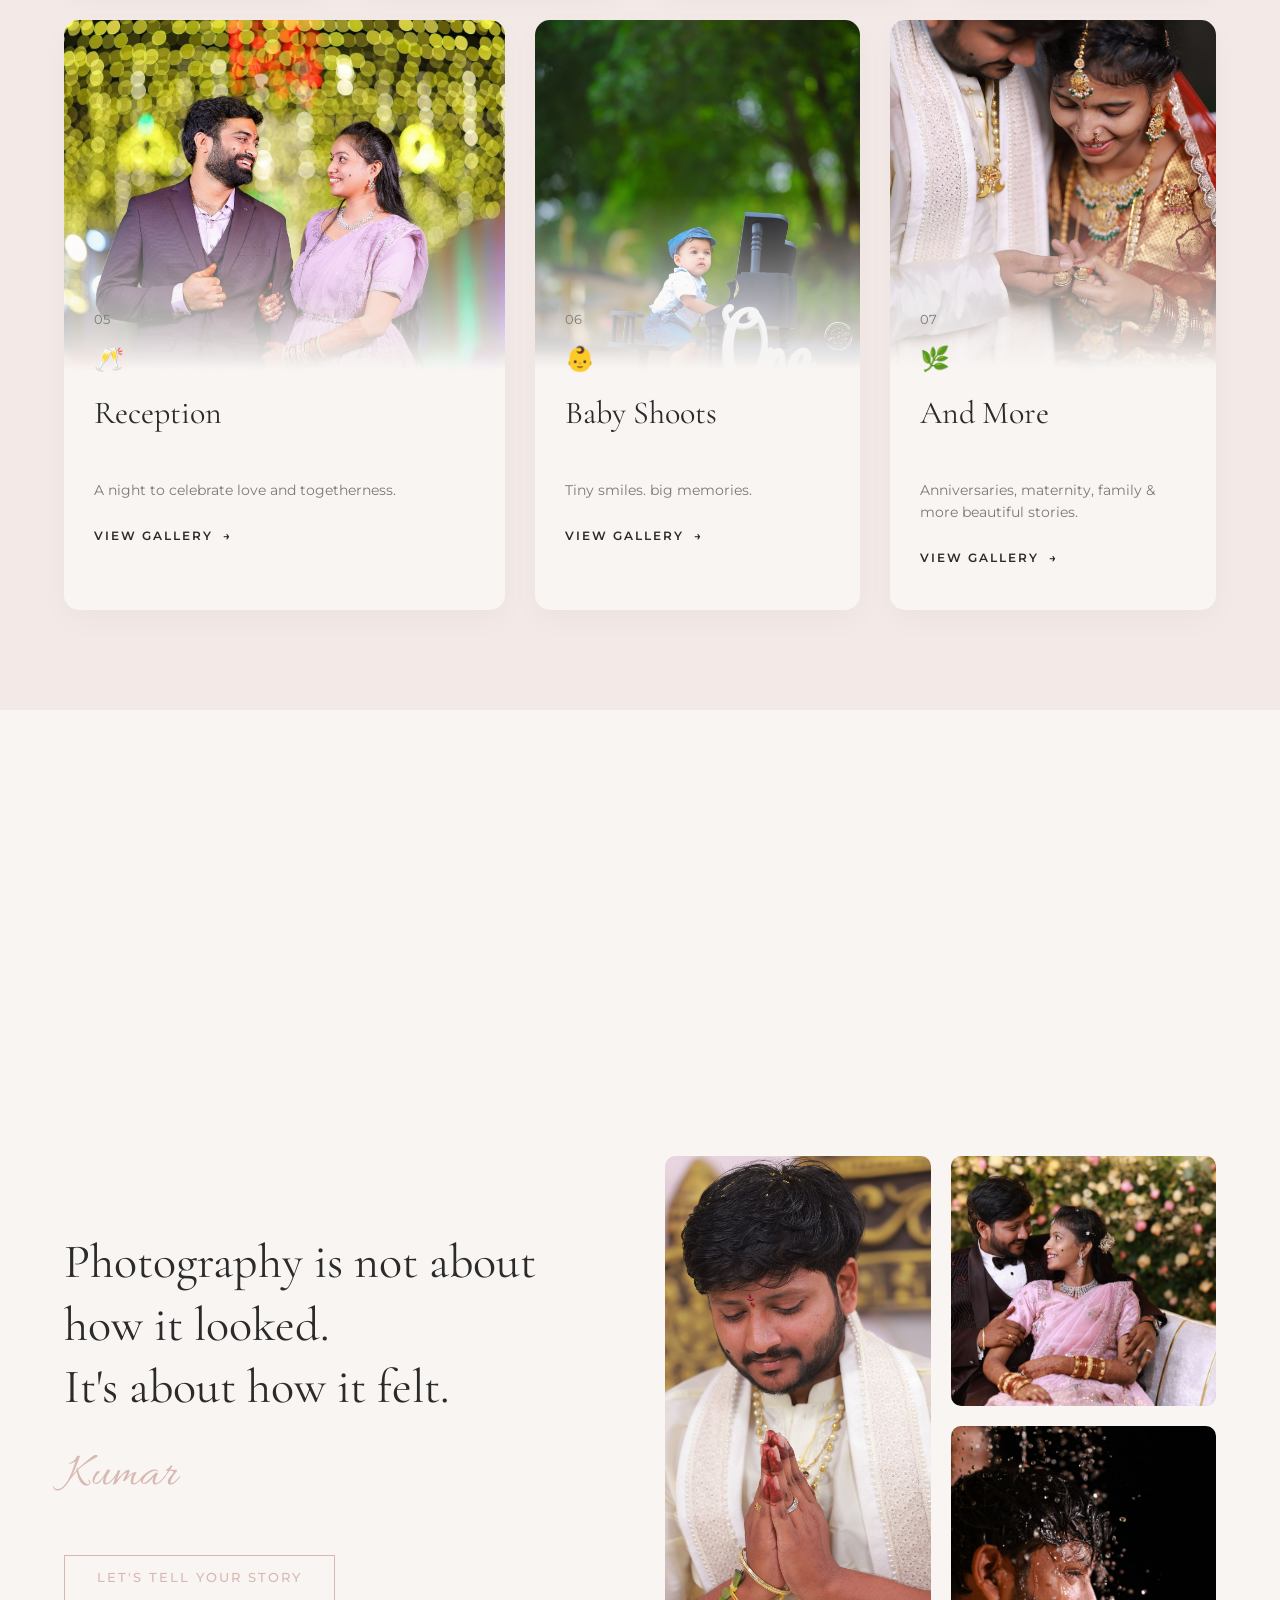
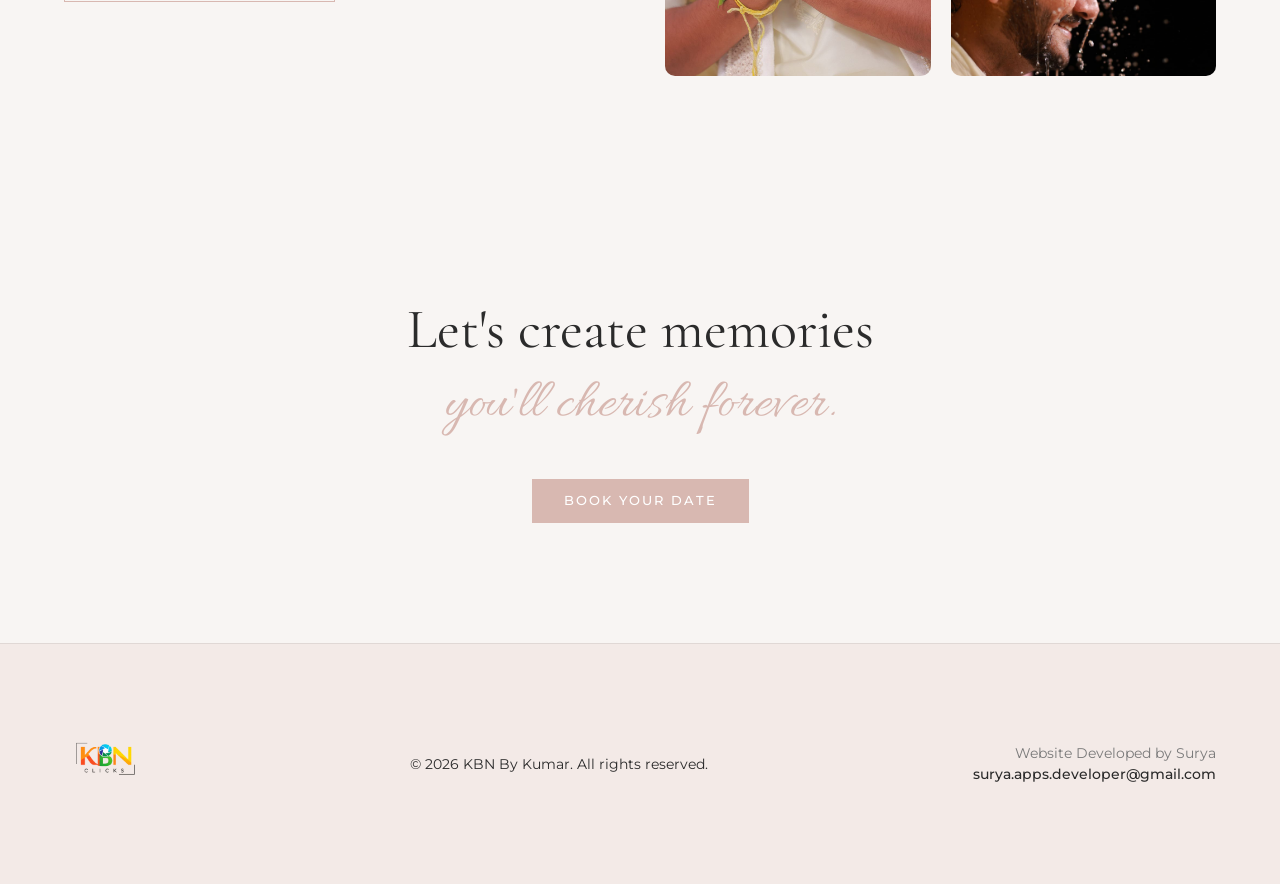
==== commit d8cc761d: "Update footer layout and developer credits" ====
--- a/index.html
+++ b/index.html
@@ -264,16 +264,17 @@
     <!-- Footer -->
     <footer id="footer">
         <div class="footer-container">
-            <div class="footer-left logo">
-                <img src="Logo/logo.png" alt="KBN By Kumar Logo" class="brand-logo footer-logo">
+            <div class="footer-left">
+                <img src="Logo/logo.png" alt="KBN By Kumar Logo" class="footer-logo">
             </div>
             <div class="footer-center">
                  <p>&copy; 2026 KBN By Kumar. All rights reserved.</p>
             </div>
             <div class="footer-right">
-                <a href="#" aria-label="Instagram">IG</a>
-                <a href="#" aria-label="YouTube">YT</a>
-                <a href="#" aria-label="WhatsApp">WA</a>
+                 <p class="developer-credit">
+                     Website Developed by Surya<br>
+                     <a href="mailto:surya.apps.developer@gmail.com" class="developer-email">surya.apps.developer@gmail.com</a>
+                 </p>
             </div>
         </div>
     </footer>
--- a/css/style.css
+++ b/css/style.css
@@ -243,7 +243,36 @@
 }
 
 .footer-logo {
-    max-height: 80px;
+    height: 120px; /* 3x larger */
+    width: auto;
+    object-fit: contain;
+}
+
+.footer-center p {
+    font-size: 0.9rem;
+    color: var(--text-color);
+}
+
+.footer-right {
+    text-align: right;
+}
+
+.developer-credit {
+    font-size: 0.9rem;
+    color: var(--light-text);
+    line-height: 1.5;
+}
+
+.developer-email {
+    color: var(--text-color);
+    text-decoration: none;
+    font-weight: 500;
+    transition: color 0.3s ease;
+}
+
+.developer-email:hover {
+    color: var(--accent-color);
+    text-decoration: underline;
 }
 
 .nav-links {
@@ -745,33 +774,7 @@
     color: var(--light-text);
 }
 
-.footer-center p {
-    font-size: 0.8rem;
-    color: var(--light-text);
-}
-
-.footer-right {
-    display: flex;
-    gap: 20px;
-}
-
-.footer-right a {
-    width: 40px;
-    height: 40px;
-    border-radius: 50%;
-    border: 1px solid var(--border-color);
-    display: flex;
-    align-items: center;
-    justify-content: center;
-    font-size: 0.8rem;
-    transition: all 0.3s ease;
-}
-
-.footer-right a:hover {
-    background-color: var(--accent-color);
-    color: #fff;
-    border-color: var(--accent-color);
-}
+
 
 /* Modal / Lightbox */
 .modal {
@@ -932,6 +935,26 @@
         gap: 30px;
         text-align: center;
     }
+
+    /* Make modal gallery scrollable 1-by-1 on mobile */
+    .modal-gallery {
+        display: flex;
+        flex-direction: column;
+        gap: 15px;
+    }
+
+    .modal-gallery img {
+        height: auto;
+        max-height: 80vh;
+        object-fit: contain;
+    }
+
+    .modal-gallery > div.wide,
+    .modal-gallery > div.tall,
+    .modal-gallery > div.large {
+        grid-column: auto;
+        grid-row: auto;
+    }
 }
 
 @media (max-width: 390px) {
